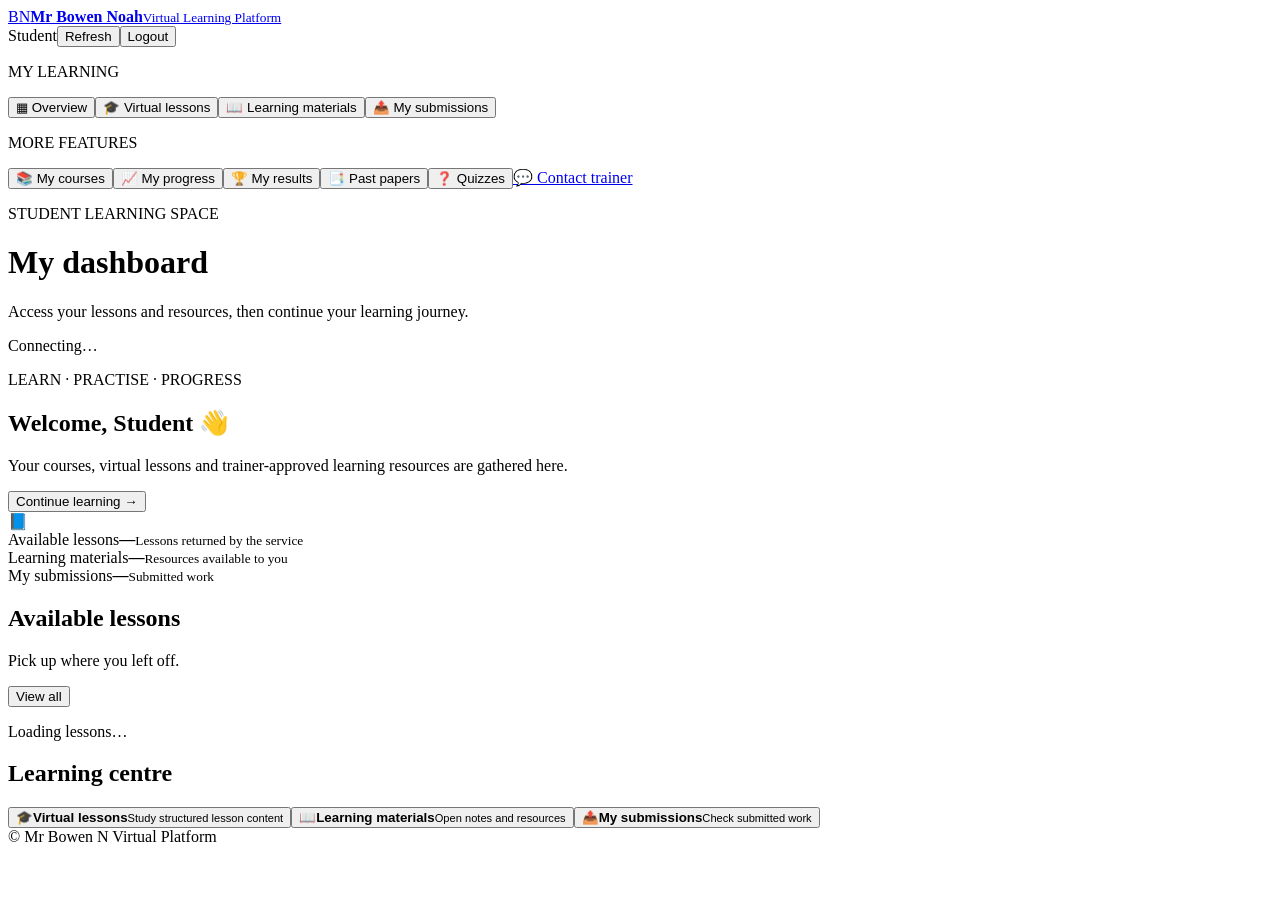
==== student-dashboard.html @ 2aa72c42 "Add files via upload" ====
<!doctype html><html lang="en"><head><meta charset="utf-8"><meta name="viewport" content="width=device-width,initial-scale=1"><meta name="theme-color" content="#123b6d"><title>Student Dashboard | Mr Bowen N</title><link rel="stylesheet" href="dashboard.css"></head><body data-role="student">
<header class="topbar"><a class="brand" href="index.html"><span class="brand-mark">BN</span><span><b>Mr Bowen Noah</b><small>Virtual Learning Platform</small></span></a><div class="top-actions"><span id="signed-in-user">Student</span><button class="btn btn-light" id="refresh-button">Refresh</button><button class="btn btn-danger" id="logout-button">Logout</button></div></header>
<div class="app-shell student-shell"><aside class="sidebar"><p class="nav-label">MY LEARNING</p><button class="nav-item active" data-view="overview">▦ Overview</button><button class="nav-item" data-view="lessons">🎓 Virtual lessons</button><button class="nav-item" data-view="materials">📖 Learning materials</button><button class="nav-item" data-view="submissions">📤 My submissions</button><p class="nav-label">MORE FEATURES</p><button class="nav-item feature" data-feature="courses">📚 My courses</button><button class="nav-item feature" data-feature="progress">📈 My progress</button><button class="nav-item feature" data-feature="results">🏆 My results</button><button class="nav-item feature" data-feature="past-papers">📑 Past papers</button><button class="nav-item feature" data-feature="quizzes">❓ Quizzes</button><a class="nav-item nav-link" href="https://wa.me/254704654775?text=Hello%20Mr.%20Bowen%2C%20I%20need%20assistance%20with%20my%20unit." target="_blank" rel="noopener">💬 Contact trainer</a></aside>
<main class="main-content"><div class="page-heading"><div><p class="eyebrow">STUDENT LEARNING SPACE</p><h1 id="page-title">My dashboard</h1><p class="muted">Access your lessons and resources, then continue your learning journey.</p></div><span class="status-pill" id="connection-status">Connecting…</span></div><div id="notice" class="notice" role="status" hidden></div>
<section id="view-overview" class="view"><div class="welcome-panel"><div><p class="eyebrow light">LEARN · PRACTISE · PROGRESS</p><h2>Welcome, <span id="welcome-name">Student</span> 👋</h2><p>Your courses, virtual lessons and trainer-approved learning resources are gathered here.</p><button class="btn btn-yellow" data-go="lessons">Continue learning →</button></div><div class="welcome-icon">📘</div></div><div class="stats-grid student-stats"><article class="stat-card"><span>Available lessons</span><strong id="stat-lessons">—</strong><small>Lessons returned by the service</small></article><article class="stat-card"><span>Learning materials</span><strong id="stat-materials">—</strong><small>Resources available to you</small></article><article class="stat-card"><span>My submissions</span><strong id="stat-submissions">—</strong><small>Submitted work</small></article></div><div class="content-grid"><section class="panel"><div class="panel-heading"><div><h2>Available lessons</h2><p class="muted">Pick up where you left off.</p></div><button class="btn btn-light" data-go="lessons">View all</button></div><div id="recent-lessons" class="list-area"><p class="empty">Loading lessons…</p></div></section><section class="panel"><h2>Learning centre</h2><button class="quick-action" data-go="lessons"><span>🎓</span><span><b>Virtual lessons</b><small>Study structured lesson content</small></span></button><button class="quick-action" data-go="materials"><span>📖</span><span><b>Learning materials</b><small>Open notes and resources</small></span></button><button class="quick-action" data-go="submissions"><span>📤</span><span><b>My submissions</b><small>Check submitted work</small></span></button></section></div></section>
<section id="view-lessons" class="view" hidden><section class="panel"><div class="panel-heading"><div><h2>Virtual lessons</h2><p class="muted">Lessons available from your current account.</p></div><button class="btn btn-light" data-reload="lessons">Reload</button></div><div id="lessons-list" class="list-area"><p class="empty">Loading…</p></div></section></section>
<section id="view-materials" class="view" hidden><section class="panel"><div class="panel-heading"><div><h2>Learning materials</h2><p class="muted">Open notes and resources shared by your trainer.</p></div><button class="btn btn-light" data-reload="materials">Reload</button></div><div id="materials-list" class="list-area"><p class="empty">Loading…</p></div></section></section>
<section id="view-submissions" class="view" hidden><section class="panel"><div class="panel-heading"><div><h2>My submissions</h2><p class="muted">Your current account's available submissions.</p></div><button class="btn btn-light" data-reload="submissions">Reload</button></div><div id="submissions-list" class="list-area"><p class="empty">Submission history is not yet connected to the student API.</p></div></section></section>
<section id="view-feature" class="view" hidden><section class="panel feature-panel"><div class="feature-symbol">🧩</div><h2 id="feature-title">Module restoration</h2><p id="feature-description">This original PHP module is recorded in the migration checklist.</p><p class="muted">This feature is not yet connected to the current Supabase API. It is marked as pending so the platform does not pretend to have data that has not been migrated.</p><button class="btn btn-primary" data-go="overview">Return to dashboard</button></section></section>
<footer>© <span id="year"></span> Mr Bowen N Virtual Platform</footer></main></div><script src="config.js"></script><script src="dashboard.js"></script></body></html>
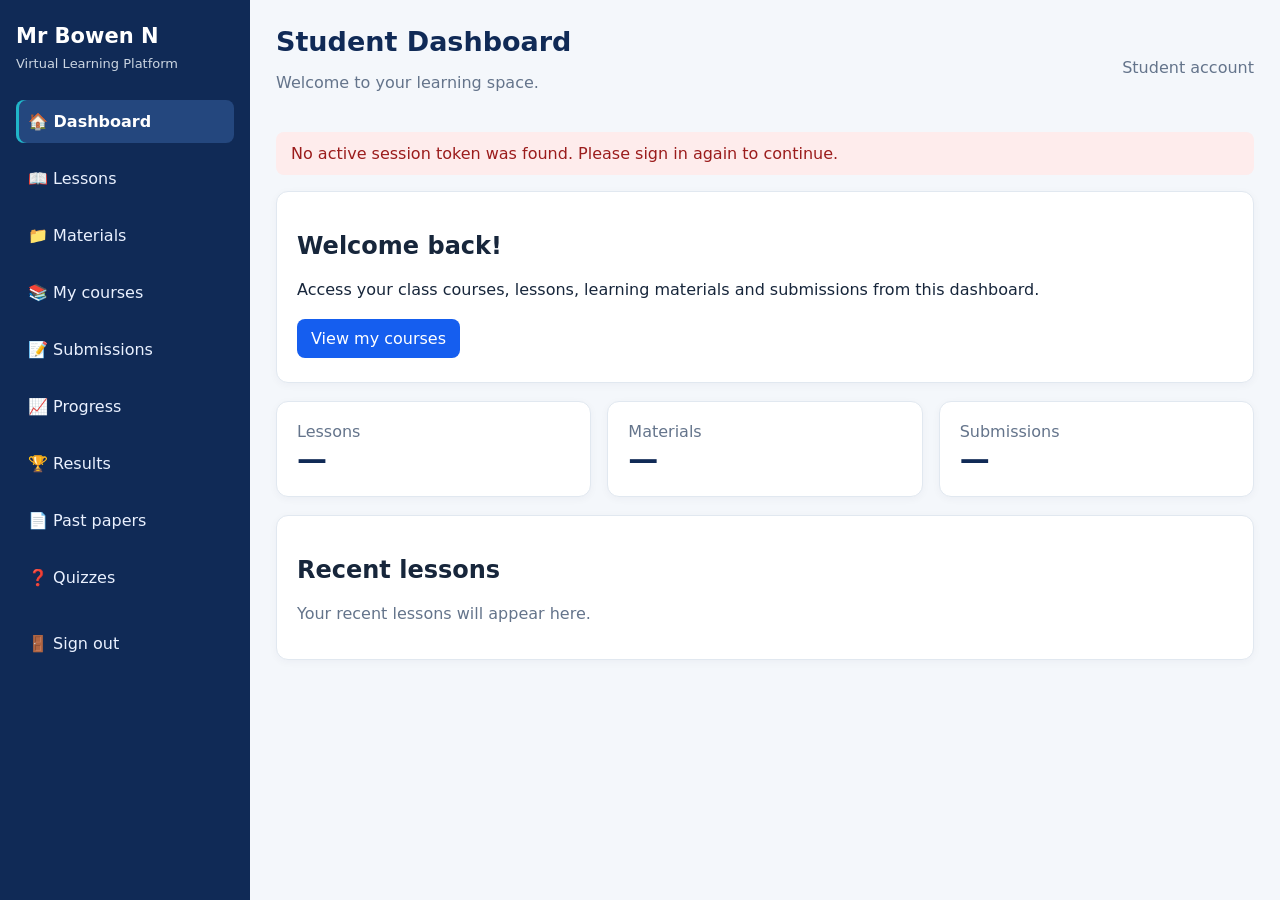
==== commit 36322aea: "Update student-dashboard.html" ====
--- a/student-dashboard.html
+++ b/student-dashboard.html
@@ -1,10 +1,366 @@
-<!doctype html><html lang="en"><head><meta charset="utf-8"><meta name="viewport" content="width=device-width,initial-scale=1"><meta name="theme-color" content="#123b6d"><title>Student Dashboard | Mr Bowen N</title><link rel="stylesheet" href="dashboard.css"></head><body data-role="student">
-<header class="topbar"><a class="brand" href="index.html"><span class="brand-mark">BN</span><span><b>Mr Bowen Noah</b><small>Virtual Learning Platform</small></span></a><div class="top-actions"><span id="signed-in-user">Student</span><button class="btn btn-light" id="refresh-button">Refresh</button><button class="btn btn-danger" id="logout-button">Logout</button></div></header>
-<div class="app-shell student-shell"><aside class="sidebar"><p class="nav-label">MY LEARNING</p><button class="nav-item active" data-view="overview">▦ Overview</button><button class="nav-item" data-view="lessons">🎓 Virtual lessons</button><button class="nav-item" data-view="materials">📖 Learning materials</button><button class="nav-item" data-view="submissions">📤 My submissions</button><p class="nav-label">MORE FEATURES</p><button class="nav-item feature" data-feature="courses">📚 My courses</button><button class="nav-item feature" data-feature="progress">📈 My progress</button><button class="nav-item feature" data-feature="results">🏆 My results</button><button class="nav-item feature" data-feature="past-papers">📑 Past papers</button><button class="nav-item feature" data-feature="quizzes">❓ Quizzes</button><a class="nav-item nav-link" href="https://wa.me/254704654775?text=Hello%20Mr.%20Bowen%2C%20I%20need%20assistance%20with%20my%20unit." target="_blank" rel="noopener">💬 Contact trainer</a></aside>
-<main class="main-content"><div class="page-heading"><div><p class="eyebrow">STUDENT LEARNING SPACE</p><h1 id="page-title">My dashboard</h1><p class="muted">Access your lessons and resources, then continue your learning journey.</p></div><span class="status-pill" id="connection-status">Connecting…</span></div><div id="notice" class="notice" role="status" hidden></div>
-<section id="view-overview" class="view"><div class="welcome-panel"><div><p class="eyebrow light">LEARN · PRACTISE · PROGRESS</p><h2>Welcome, <span id="welcome-name">Student</span> 👋</h2><p>Your courses, virtual lessons and trainer-approved learning resources are gathered here.</p><button class="btn btn-yellow" data-go="lessons">Continue learning →</button></div><div class="welcome-icon">📘</div></div><div class="stats-grid student-stats"><article class="stat-card"><span>Available lessons</span><strong id="stat-lessons">—</strong><small>Lessons returned by the service</small></article><article class="stat-card"><span>Learning materials</span><strong id="stat-materials">—</strong><small>Resources available to you</small></article><article class="stat-card"><span>My submissions</span><strong id="stat-submissions">—</strong><small>Submitted work</small></article></div><div class="content-grid"><section class="panel"><div class="panel-heading"><div><h2>Available lessons</h2><p class="muted">Pick up where you left off.</p></div><button class="btn btn-light" data-go="lessons">View all</button></div><div id="recent-lessons" class="list-area"><p class="empty">Loading lessons…</p></div></section><section class="panel"><h2>Learning centre</h2><button class="quick-action" data-go="lessons"><span>🎓</span><span><b>Virtual lessons</b><small>Study structured lesson content</small></span></button><button class="quick-action" data-go="materials"><span>📖</span><span><b>Learning materials</b><small>Open notes and resources</small></span></button><button class="quick-action" data-go="submissions"><span>📤</span><span><b>My submissions</b><small>Check submitted work</small></span></button></section></div></section>
-<section id="view-lessons" class="view" hidden><section class="panel"><div class="panel-heading"><div><h2>Virtual lessons</h2><p class="muted">Lessons available from your current account.</p></div><button class="btn btn-light" data-reload="lessons">Reload</button></div><div id="lessons-list" class="list-area"><p class="empty">Loading…</p></div></section></section>
-<section id="view-materials" class="view" hidden><section class="panel"><div class="panel-heading"><div><h2>Learning materials</h2><p class="muted">Open notes and resources shared by your trainer.</p></div><button class="btn btn-light" data-reload="materials">Reload</button></div><div id="materials-list" class="list-area"><p class="empty">Loading…</p></div></section></section>
-<section id="view-submissions" class="view" hidden><section class="panel"><div class="panel-heading"><div><h2>My submissions</h2><p class="muted">Your current account's available submissions.</p></div><button class="btn btn-light" data-reload="submissions">Reload</button></div><div id="submissions-list" class="list-area"><p class="empty">Submission history is not yet connected to the student API.</p></div></section></section>
-<section id="view-feature" class="view" hidden><section class="panel feature-panel"><div class="feature-symbol">🧩</div><h2 id="feature-title">Module restoration</h2><p id="feature-description">This original PHP module is recorded in the migration checklist.</p><p class="muted">This feature is not yet connected to the current Supabase API. It is marked as pending so the platform does not pretend to have data that has not been migrated.</p><button class="btn btn-primary" data-go="overview">Return to dashboard</button></section></section>
-<footer>© <span id="year"></span> Mr Bowen N Virtual Platform</footer></main></div><script src="config.js"></script><script src="dashboard.js"></script></body></html>
+
+<!DOCTYPE html>
+<html lang="en">
+<head>
+  <meta charset="UTF-8">
+  <meta name="viewport" content="width=device-width, initial-scale=1.0">
+  <meta name="theme-color" content="#102a56">
+  <title>Student Dashboard | Mr Bowen N Virtual Platform</title>
+  <link rel="stylesheet" href="styles.css">
+  <link rel="stylesheet" href="dashboard.css">
+  <style>
+    [hidden] { display: none !important; }
+
+    .student-layout {
+      display: flex;
+      min-height: 100vh;
+    }
+
+    .student-sidebar {
+      width: 250px;
+      flex-shrink: 0;
+      padding: 24px 16px;
+      background: #102a56;
+      color: white;
+    }
+
+    .student-brand {
+      margin: 0 0 8px;
+      font-size: 21px;
+      font-weight: 800;
+    }
+
+    .student-subtitle {
+      margin: 0 0 26px;
+      color: #cbd5e1;
+      font-size: 13px;
+    }
+
+    .student-nav {
+      display: grid;
+      gap: 8px;
+    }
+
+    .student-nav button {
+      width: 100%;
+      border: 0;
+      border-radius: 8px;
+      padding: 12px;
+      text-align: left;
+      color: #eaf1ff;
+      background: transparent;
+      cursor: pointer;
+      font: inherit;
+    }
+
+    .student-nav button:hover,
+    .student-nav button.active {
+      background: #24477e;
+      color: white;
+    }
+
+    .student-main {
+      min-width: 0;
+      flex: 1;
+      padding: 26px;
+      background: #f4f7fb;
+    }
+
+    .student-topbar {
+      display: flex;
+      align-items: center;
+      justify-content: space-between;
+      gap: 16px;
+      flex-wrap: wrap;
+      margin-bottom: 24px;
+    }
+
+    .student-topbar h1 {
+      margin: 0;
+      color: #102a56;
+      font-size: 27px;
+    }
+
+    .student-card {
+      margin-bottom: 18px;
+      padding: 20px;
+      border: 1px solid #e1e8f0;
+      border-radius: 12px;
+      background: white;
+      box-shadow: 0 2px 8px rgba(15, 35, 70, .04);
+    }
+
+    .student-grid {
+      display: grid;
+      grid-template-columns: repeat(auto-fit, minmax(180px, 1fr));
+      gap: 16px;
+    }
+
+    .student-stat {
+      color: #102a56;
+      font-size: 30px;
+      font-weight: 800;
+    }
+
+    .student-muted {
+      color: #64748b;
+    }
+
+    .student-button {
+      display: inline-block;
+      margin: 4px 4px 4px 0;
+      padding: 10px 14px;
+      border: 0;
+      border-radius: 8px;
+      background: #155eef;
+      color: white;
+      font: inherit;
+      text-decoration: none;
+      cursor: pointer;
+    }
+
+    .student-button.secondary {
+      background: #e8eef8;
+      color: #102a56;
+    }
+
+    .student-button:disabled {
+      opacity: .6;
+      cursor: wait;
+    }
+
+    .student-message {
+      margin-bottom: 16px;
+      padding: 12px 15px;
+      border-radius: 8px;
+      background: #eaf2ff;
+      color: #173c73;
+    }
+
+    .student-message.error {
+      background: #feecec;
+      color: #9b1c1c;
+    }
+
+    .student-course {
+      margin: 16px 0;
+      padding: 18px;
+      border: 1px solid #e1e8f0;
+      border-radius: 10px;
+      background: white;
+    }
+
+    .student-course h3 {
+      margin-top: 0;
+      color: #102a56;
+    }
+
+    .student-material {
+      display: flex;
+      align-items: center;
+      justify-content: space-between;
+      gap: 12px;
+      flex-wrap: wrap;
+      padding: 12px 0;
+      border-top: 1px solid #edf0f5;
+    }
+
+    @media (max-width: 760px) {
+      .student-layout { display: block; }
+
+      .student-sidebar {
+        width: auto;
+        padding: 16px;
+      }
+
+      .student-nav {
+        grid-template-columns: repeat(2, minmax(0, 1fr));
+      }
+
+      .student-main { padding: 16px; }
+    }
+  </style>
+</head>
+
+<body data-role="student">
+  <div class="student-layout">
+    <aside class="student-sidebar">
+      <div class="student-brand">Mr Bowen N</div>
+      <p class="student-subtitle">Virtual Learning Platform</p>
+
+      <nav class="student-nav" aria-label="Student navigation">
+        <button type="button" class="nav-item active" data-view="overview">
+          🏠 Dashboard
+        </button>
+        <button type="button" class="nav-item" data-view="lessons">
+          📖 Lessons
+        </button>
+        <button type="button" class="nav-item" data-view="materials">
+          📁 Materials
+        </button>
+        <button type="button" class="nav-item" data-feature="courses">
+          📚 My courses
+        </button>
+        <button type="button" class="nav-item" data-view="submissions">
+          📝 Submissions
+        </button>
+        <button type="button" class="nav-item" data-feature="progress">
+          📈 Progress
+        </button>
+        <button type="button" class="nav-item" data-feature="results">
+          🏆 Results
+        </button>
+        <button type="button" class="nav-item" data-feature="past-papers">
+          📄 Past papers
+        </button>
+        <button type="button" class="nav-item" data-feature="quizzes">
+          ❓ Quizzes
+        </button>
+        <button type="button" id="student-logout">
+          🚪 Sign out
+        </button>
+      </nav>
+    </aside>
+
+    <main class="student-main">
+      <header class="student-topbar">
+        <div>
+          <h1 id="page-title">Student Dashboard</h1>
+          <p class="student-muted">Welcome to your learning space.</p>
+        </div>
+        <div id="student-account" class="student-muted">Student account</div>
+      </header>
+
+      <div id="notice" class="student-message" role="status" hidden></div>
+
+      <section id="view-overview" class="view">
+        <div class="student-card">
+          <h2>Welcome back!</h2>
+          <p>
+            Access your class courses, lessons, learning materials and
+            submissions from this dashboard.
+          </p>
+          <button type="button" class="student-button" data-feature="courses">
+            View my courses
+          </button>
+        </div>
+
+        <div class="student-grid">
+          <article class="student-card">
+            <div class="student-muted">Lessons</div>
+            <div id="stat-lessons" class="student-stat">—</div>
+          </article>
+          <article class="student-card">
+            <div class="student-muted">Materials</div>
+            <div id="stat-materials" class="student-stat">—</div>
+          </article>
+          <article class="student-card">
+            <div class="student-muted">Submissions</div>
+            <div id="stat-submissions" class="student-stat">—</div>
+          </article>
+        </div>
+
+        <div class="student-card">
+          <h2>Recent lessons</h2>
+          <div id="recent-lessons">
+            <p class="student-muted">Your recent lessons will appear here.</p>
+          </div>
+        </div>
+      </section>
+
+      <section id="view-lessons" class="view" hidden>
+        <div class="student-card">
+          <h2>My lessons</h2>
+          <div id="lessons-list">
+            <p class="student-muted">Loading lessons…</p>
+          </div>
+        </div>
+      </section>
+
+      <section id="view-materials" class="view" hidden>
+        <div class="student-card">
+          <h2>Learning materials</h2>
+          <div id="materials-list">
+            <p class="student-muted">Loading materials…</p>
+          </div>
+        </div>
+      </section>
+
+      <section id="view-submissions" class="view" hidden>
+        <div class="student-card">
+          <h2>My submissions</h2>
+          <div id="submissions-list">
+            <p class="student-muted">Your submissions will appear here.</p>
+          </div>
+        </div>
+      </section>
+
+      <section id="view-feature" class="view" hidden>
+        <div class="student-card feature-panel">
+          <div class="feature-symbol">📚</div>
+          <h2>My courses</h2>
+          <p class="student-muted">
+            Your assigned courses and materials will appear here.
+          </p>
+        </div>
+      </section>
+    </main>
+  </div>
+
+  <script src="config.js"></script>
+  <script src="dashboard.js"></script>
+  <script src="student-courses.js"></script>
+
+  <script>
+    (() => {
+      const $ = (id) => document.getElementById(id);
+
+      function switchView(name, title) {
+        document.querySelectorAll(".view").forEach((view) => {
+          view.hidden = view.id !== "view-" + name;
+        });
+
+        document.querySelectorAll(".nav-item").forEach((button) => {
+          button.classList.toggle(
+            "active",
+            button.dataset.view === name
+          );
+        });
+
+        if ($("page-title")) {
+          $("page-title").textContent = title || "Student Dashboard";
+        }
+      }
+
+      document.querySelectorAll("[data-view]").forEach((button) => {
+        button.addEventListener("click", () => {
+          switchView(button.dataset.view, button.textContent.trim());
+        });
+      });
+
+      document.querySelectorAll('[data-feature="courses"]').forEach((button) => {
+        button.addEventListener("click", () => {
+          switchView("feature", "My courses");
+        });
+      });
+
+      $("student-logout")?.addEventListener("click", () => {
+        sessionStorage.removeItem("virtual_platform_token");
+        sessionStorage.removeItem("virtual_platform_user");
+        window.location.href = "index.html";
+      });
+
+      try {
+        const savedUser = sessionStorage.getItem("virtual_platform_user");
+        if (savedUser && $("student-account")) {
+          const user = JSON.parse(savedUser);
+          $("student-account").textContent =
+            user.full_name || user.name || user.username || "Student account";
+        }
+      } catch (_) {
+        // Leave the default account label if session data is unavailable.
+      }
+    })();
+  </script>
+</body>
+</html>
--- a/styles.css
+++ b/styles.css
@@ -0,0 +1 @@
+:root{font-family:Inter,ui-sans-serif,system-ui,-apple-system,BlinkMacSystemFont,"Segoe UI",sans-serif;color:#14243a;background:#f3f7fc;font-synthesis:none}*{box-sizing:border-box}body{margin:0;min-height:100vh;background:radial-gradient(circle at 15% 20%,#dceeff 0,transparent 35%),linear-gradient(135deg,#f6f9fd,#eaf2fb)}.topbar{display:flex;align-items:center;gap:12px;padding:22px max(24px,calc((100% - 1120px)/2));background:#102c52;color:white}.brand-mark{width:44px;height:44px;border-radius:12px;background:#21b8d4;display:grid;place-items:center;font-weight:900;color:#082444}.topbar strong,.topbar span{display:block}.topbar span{font-size:12px;color:#c8d9ee;margin-top:3px}.layout{max-width:1120px;margin:54px auto;padding:0 24px;display:grid;grid-template-columns:1.15fr .85fr;gap:70px;align-items:center}.intro h1{font-size:clamp(38px,5vw,58px);line-height:1.06;letter-spacing:-.04em;margin:14px 0 18px;color:#102c52}.intro>p:not(.eyebrow){font-size:18px;line-height:1.7;color:#50637c;max-width:540px}.eyebrow{font-size:12px;letter-spacing:.17em;font-weight:800;color:#0087a8}.feature-list{display:grid;gap:14px;margin-top:30px;color:#274866}.login-card{background:#fff;border:1px solid #e0e8f2;border-radius:22px;padding:32px;box-shadow:0 20px 55px #143b6414}.login-card h2{font-size:27px;margin:0 0 8px;color:#102c52}.muted,.small-note{color:#6a7b90;font-size:14px;line-height:1.5}.login-card form{display:grid;gap:10px;margin-top:24px}.login-card label{font-size:13px;font-weight:700;margin-top:7px}.login-card input,.login-card select{width:100%;border:1px solid #d4dfeb;border-radius:10px;padding:13px 12px;background:#fff;color:#14243a;font:inherit;min-height:46px}.login-card input:focus,.login-card select:focus{outline:3px solid #21b8d433;border-color:#138aa8}button{margin-top:12px;border:0;border-radius:10px;padding:14px;background:#126d99;color:white;font:inherit;font-weight:750;cursor:pointer}button:disabled{opacity:.65;cursor:wait}.status{min-height:20px;font-size:14px;line-height:1.45;color:#a22b2b}.status.success{color:#18744a}.small-note{font-size:12px;margin-top:16px}footer{text-align:center;color:#6a7b90;padding:18px 24px 28px;font-size:12px}@media(max-width:800px){.layout{grid-template-columns:1fr;gap:28px;margin:32px auto}.intro h1{font-size:42px}.login-card{padding:24px}}
--- a/dashboard.css
+++ b/dashboard.css
@@ -0,0 +1 @@
+:root{font-family:Inter,ui-sans-serif,system-ui,-apple-system,BlinkMacSystemFont,"Segoe UI",sans-serif;color:#17263b;background:#f3f6fb;font-synthesis:none;--navy:#123b6d;--blue:#176fa5;--teal:#1bb3c7;--muted:#6b7b90;--border:#e3eaf3}*{box-sizing:border-box}body{margin:0;min-height:100vh;background:#f3f6fb}.topbar{height:76px;display:flex;align-items:center;justify-content:space-between;gap:18px;padding:0 28px;background:#123b6d;color:#fff;box-shadow:0 3px 14px #0d2c4d20}.brand{display:flex;gap:12px;align-items:center;text-decoration:none;color:inherit}.brand-mark{display:grid;place-items:center;width:44px;height:44px;border-radius:13px;background:#20bfd0;color:#08375c;font-weight:900;font-size:18px}.brand b,.brand small{display:block}.brand small{font-size:12px;color:#c6d8eb;margin-top:4px}.top-actions{display:flex;align-items:center;gap:10px;font-size:13px}.btn{border:0;border-radius:9px;padding:10px 14px;font:inherit;font-size:13px;font-weight:750;cursor:pointer;transition:.15s}.btn:hover{filter:brightness(.97);transform:translateY(-1px)}.btn-primary{background:#176fa5;color:#fff}.btn-light{background:#edf4fb;color:#173e64}.btn-danger{background:#c73b48;color:#fff}.btn-yellow{background:#ffdf78;color:#1b3554;margin-top:12px}.app-shell{display:grid;grid-template-columns:245px minmax(0,1fr);max-width:1600px;margin:0 auto;min-height:calc(100vh - 76px)}.sidebar{background:#fff;border-right:1px solid var(--border);padding:24px 14px}.nav-label{margin:8px 12px 10px;font-size:10px;font-weight:850;letter-spacing:.13em;color:#8b9bb0}.nav-item{display:flex;align-items:center;width:100%;border:0;background:transparent;text-align:left;text-decoration:none;color:#435770;border-radius:9px;padding:12px 13px;margin:3px 0;font:inherit;font-size:13px;cursor:pointer;gap:8px}.nav-item:hover{background:#f1f6fb;color:#174a78}.nav-item.active{background:#e5f4fb;color:#075f91;font-weight:800;box-shadow:inset 3px 0 #20b5c8}.nav-link{display:block}.main-content{padding:28px clamp(16px,3vw,42px) 20px;min-width:0}.page-heading{display:flex;justify-content:space-between;align-items:center;gap:18px;margin-bottom:22px}.eyebrow{margin:0 0 7px;color:#1685a4;font-size:10px;font-weight:900;letter-spacing:.16em}.eyebrow.light{color:#aeeaf1}.page-heading h1{margin:0;font-size:clamp(24px,3vw,32px);letter-spacing:-.035em;color:#173b61}.muted{color:var(--muted);font-size:13px;line-height:1.55}.page-heading .muted{margin:7px 0 0}.status-pill{white-space:nowrap;background:#eaf7ee;color:#24784a;border:1px solid #ccebd6;border-radius:30px;padding:7px 10px;font-size:11px;font-weight:800}.status-pill.offline{background:#fff4e8;color:#9b5a14;border-color:#f1dfc7}.welcome-panel{display:flex;justify-content:space-between;align-items:center;gap:20px;padding:26px 30px;border-radius:16px;background:radial-gradient(circle at 88% 5%,#2479ac,transparent 35%),linear-gradient(120deg,#0d315b,#15558b);color:#fff;box-shadow:0 12px 30px #1748751a}.welcome-panel h2{font-size:clamp(23px,3vw,31px);margin:0 0 10px}.welcome-panel p:not(.eyebrow){color:#dceafa;max-width:720px;font-size:14px;line-height:1.65;margin:0}.welcome-icon{font-size:55px;opacity:.95;padding:12px}.stats-grid{display:grid;grid-template-columns:repeat(4,minmax(0,1fr));gap:15px;margin:20px 0}.student-stats{grid-template-columns:repeat(3,minmax(0,1fr))}.stat-card{background:#fff;border:1px solid var(--border);border-radius:13px;padding:19px;box-shadow:0 5px 18px #123b6d08}.stat-card span,.stat-card small{display:block;color:#718198;font-size:12px}.stat-card strong{display:block;color:#123b6d;font-size:30px;margin:9px 0 5px}.stat-card small{font-size:11px}.content-grid{display:grid;grid-template-columns:minmax(0,1.35fr) minmax(280px,.8fr);gap:18px;align-items:start}.panel{background:#fff;border:1px solid var(--border);border-radius:14px;padding:22px;box-shadow:0 5px 18px #123b6d08;min-width:0}.panel h2{font-size:18px;margin:0 0 12px;color:#163d65}.panel-heading{display:flex;justify-content:space-between;align-items:center;gap:12px;margin-bottom:16px}.panel-heading h2{margin:0 0 4px}.panel-heading p{margin:0}.quick-panel{padding:22px}.quick-panel h2{margin-bottom:14px}.quick-action{display:flex;align-items:center;gap:13px;width:100%;padding:13px 10px;border:0;border-top:1px solid #edf1f6;background:#fff;text-align:left;cursor:pointer;color:#1e3d5e}.quick-action>span:first-child{display:grid;place-items:center;width:37px;height:37px;flex-shrink:0;border-radius:10px;background:#eaf5fb;color:#176fa5;font-size:19px}.quick-action b,.quick-action small{display:block}.quick-action b{font-size:13px}.quick-action small{font-size:11px;color:#718198;margin-top:4px}.quick-action:hover{background:#f8fbfe}.list-area{display:grid;gap:10px}.item-row{display:flex;justify-content:space-between;align-items:flex-start;gap:14px;padding:14px;border:1px solid #e9eef5;border-radius:10px}.item-row h3{font-size:14px;margin:0 0 5px;color:#173b61}.item-row p{font-size:12px;color:#6b7b90;margin:0;line-height:1.55;overflow-wrap:anywhere}.item-meta{font-size:11px;color:#75879d;white-space:nowrap}.empty{color:#77879b;font-size:13px;padding:14px 0}.stack-form{display:grid;gap:14px}.stack-form label{display:grid;gap:7px;color:#3b5068;font-size:12px;font-weight:750}.stack-form input,.stack-form textarea{width:100%;border:1px solid #d6e0ec;border-radius:9px;padding:11px 12px;font:inherit;font-size:13px;color:#17263b;background:#fff}.stack-form input:focus,.stack-form textarea:focus{outline:3px solid #20b5c825;border-color:#20a8be}.check-line{display:flex!important;align-items:center;grid-template-columns:auto 1fr}.check-line input{width:auto}.notice{padding:12px 15px;border-radius:10px;margin:0 0 18px;background:#eaf7ee;color:#216d43;border:1px solid #cde9d5;font-size:13px}.notice.error{background:#fff0f0;color:#9b2d35;border-color:#f1c9cc}.feature-panel{text-align:center;padding:50px 22px;max-width:780px;margin:0 auto}.feature-symbol{font-size:44px;margin-bottom:14px}.feature-panel p{max-width:650px;margin:12px auto;line-height:1.7}.feature-panel .btn{margin-top:12px}footer{text-align:center;color:#91a0b2;font-size:11px;padding:30px 8px 8px}[hidden]{display:none!important}@media(max-width:1050px){.app-shell{grid-template-columns:210px minmax(0,1fr)}.stats-grid{grid-template-columns:repeat(2,minmax(0,1fr))}.content-grid{grid-template-columns:1fr}.sidebar{padding:20px 10px}}@media(max-width:650px){.topbar{height:auto;min-height:70px;padding:12px 14px;flex-wrap:wrap}.top-actions{gap:6px}.top-actions #signed-in-user{display:none}.app-shell{display:block}.sidebar{display:flex;gap:5px;overflow-x:auto;padding:9px;border-right:0;border-bottom:1px solid var(--border)}.sidebar .nav-label{display:none}.nav-item{width:auto;white-space:nowrap;margin:0;padding:10px;font-size:12px}.main-content{padding:20px 13px}.page-heading{align-items:flex-start}.status-pill{font-size:10px}.welcome-panel{padding:21px}.welcome-icon{display:none}.stats-grid,.student-stats{grid-template-columns:repeat(2,minmax(0,1fr));gap:10px}.stat-card{padding:14px}.stat-card strong{font-size:25px}.panel{padding:16px}.panel-heading{align-items:flex-start;flex-wrap:wrap}.item-row{display:block}.item-meta{display:block;margin-top:7px}}
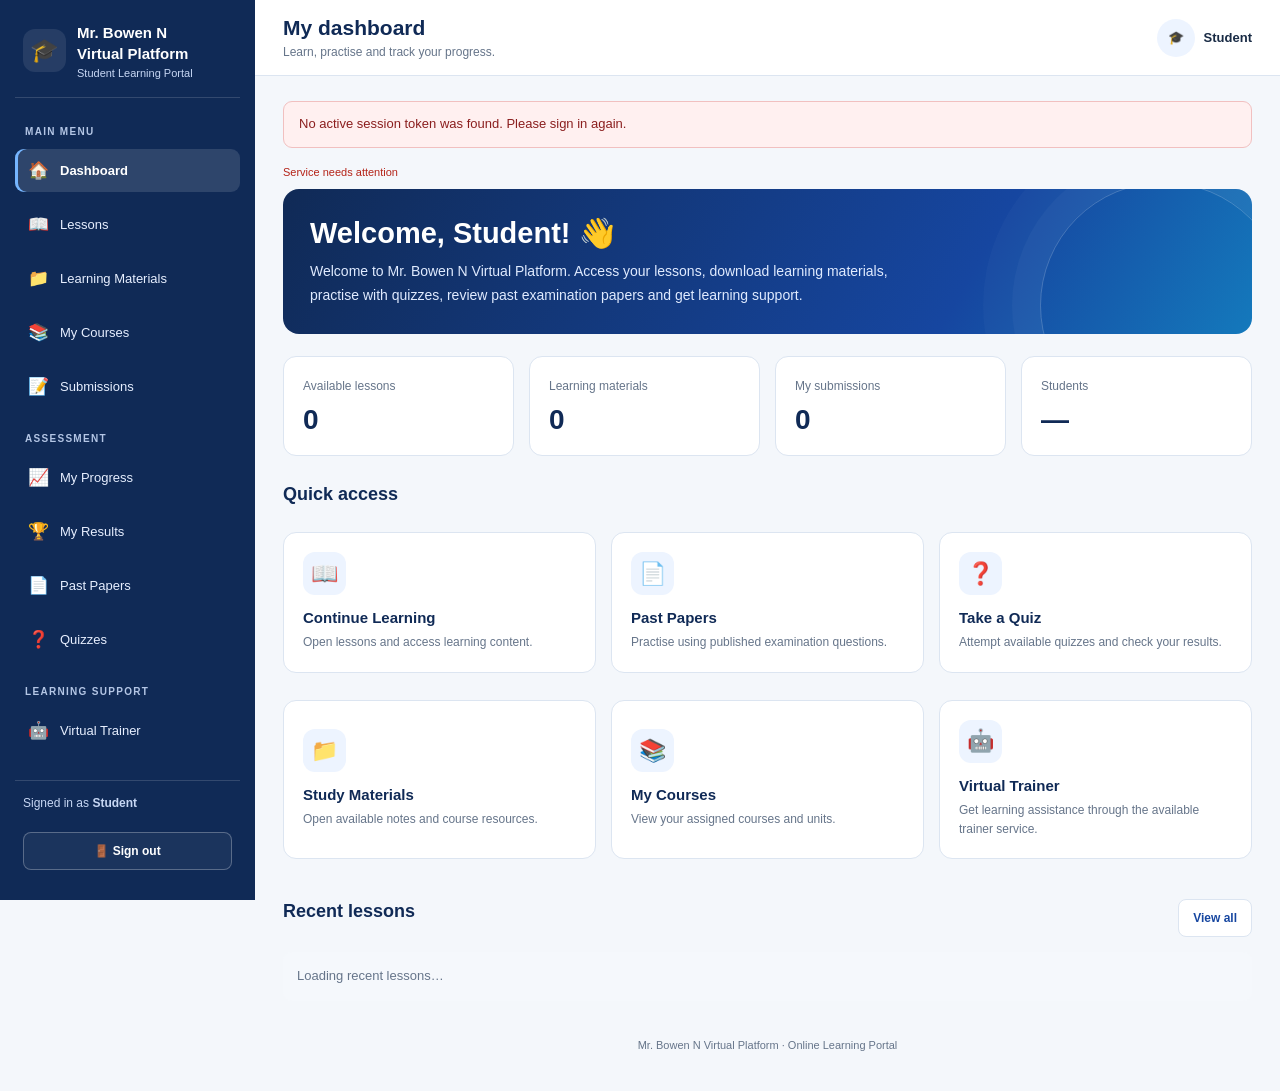
==== commit a1ecefdb: "Update student-dashboard.html" ====
--- a/student-dashboard.html
+++ b/student-dashboard.html
@@ -5,362 +5,883 @@
   <meta charset="UTF-8">
   <meta name="viewport" content="width=device-width, initial-scale=1.0">
   <meta name="theme-color" content="#102a56">
-  <title>Student Dashboard | Mr Bowen N Virtual Platform</title>
+  <title>Student Dashboard | Mr. Bowen N Virtual Platform</title>
+
   <link rel="stylesheet" href="styles.css">
   <link rel="stylesheet" href="dashboard.css">
+
   <style>
-    [hidden] { display: none !important; }
-
-    .student-layout {
+    :root {
+      --student-primary: #1646a0;
+      --student-dark: #102a56;
+      --student-light: #edf4ff;
+      --student-border: #dce5f1;
+      --student-text: #192b45;
+      --student-muted: #66758a;
+      --student-surface: #ffffff;
+      --student-background: #f4f7fb;
+    }
+
+    * {
+      box-sizing: border-box;
+    }
+
+    body {
+      margin: 0;
+      background: var(--student-background);
+      color: var(--student-text);
+      font-family: Arial, Helvetica, sans-serif;
+    }
+
+    button,
+    input,
+    textarea,
+    select {
+      font: inherit;
+    }
+
+    button {
+      cursor: pointer;
+    }
+
+    [hidden] {
+      display: none !important;
+    }
+
+    .student-app {
+      display: grid;
+      grid-template-columns: 255px minmax(0, 1fr);
+      min-height: 100vh;
+    }
+
+    .student-sidebar {
+      position: sticky;
+      top: 0;
+      height: 100vh;
+      overflow-y: auto;
+      padding: 22px 15px;
+      background: var(--student-dark);
+      color: white;
+    }
+
+    .student-brand {
       display: flex;
-      min-height: 100vh;
-    }
-
-    .student-sidebar {
-      width: 250px;
-      flex-shrink: 0;
-      padding: 24px 16px;
-      background: #102a56;
-      color: white;
-    }
-
-    .student-brand {
-      margin: 0 0 8px;
-      font-size: 21px;
-      font-weight: 800;
-    }
-
-    .student-subtitle {
-      margin: 0 0 26px;
-      color: #cbd5e1;
-      font-size: 13px;
+      align-items: center;
+      gap: 11px;
+      margin-bottom: 28px;
+      padding: 0 8px 18px;
+      border-bottom: 1px solid #ffffff25;
+    }
+
+    .student-brand-icon {
+      display: grid;
+      place-items: center;
+      flex: 0 0 43px;
+      height: 43px;
+      border-radius: 12px;
+      background: #ffffff17;
+      font-size: 23px;
+    }
+
+    .student-brand h1 {
+      margin: 0;
+      font-size: 15px;
+      line-height: 1.4;
+    }
+
+    .student-brand p {
+      margin: 3px 0 0;
+      color: #c7d7f4;
+      font-size: 11px;
+    }
+
+    .student-nav-label {
+      margin: 22px 10px 9px;
+      color: #b4c6e5;
+      font-size: 10px;
+      font-weight: bold;
+      letter-spacing: 1.3px;
+      text-transform: uppercase;
     }
 
     .student-nav {
       display: grid;
-      gap: 8px;
-    }
-
-    .student-nav button {
+      gap: 5px;
+    }
+
+    .student-nav .nav-item {
+      display: flex;
+      align-items: center;
+      gap: 11px;
       width: 100%;
+      min-height: 43px;
+      padding: 11px 12px;
       border: 0;
-      border-radius: 8px;
-      padding: 12px;
+      border-radius: 9px;
+      background: transparent;
+      color: #e7efff;
       text-align: left;
-      color: #eaf1ff;
-      background: transparent;
-      cursor: pointer;
-      font: inherit;
-    }
-
-    .student-nav button:hover,
-    .student-nav button.active {
-      background: #24477e;
+      font-size: 13px;
+      transition: background .15s ease;
+    }
+
+    .student-nav .nav-item:hover {
+      background: #ffffff12;
+    }
+
+    .student-nav .nav-item.active {
+      background: #ffffff20;
       color: white;
+      font-weight: bold;
+      box-shadow: inset 3px 0 #75b5ff;
+    }
+
+    .student-nav .nav-item .nav-icon {
+      width: 22px;
+      text-align: center;
+      font-size: 17px;
+    }
+
+    .student-sidebar-footer {
+      margin-top: 25px;
+      padding: 15px 8px 0;
+      border-top: 1px solid #ffffff25;
+    }
+
+    .student-sidebar-footer p {
+      margin: 0 0 10px;
+      color: #c7d7f4;
+      font-size: 12px;
     }
 
     .student-main {
       min-width: 0;
-      flex: 1;
-      padding: 26px;
-      background: #f4f7fb;
     }
 
     .student-topbar {
+      position: sticky;
+      top: 0;
+      z-index: 10;
       display: flex;
       align-items: center;
       justify-content: space-between;
-      gap: 16px;
+      gap: 15px;
+      min-height: 76px;
+      padding: 15px 28px;
+      border-bottom: 1px solid var(--student-border);
+      background: #ffffffed;
+      backdrop-filter: blur(10px);
+    }
+
+    .student-topbar h2 {
+      margin: 0;
+      color: var(--student-dark);
+      font-size: 21px;
+    }
+
+    .student-topbar p {
+      margin: 5px 0 0;
+      color: var(--student-muted);
+      font-size: 12px;
+    }
+
+    .student-topbar-right {
+      display: flex;
+      align-items: center;
+      gap: 12px;
+    }
+
+    .student-user {
+      display: flex;
+      align-items: center;
+      gap: 9px;
+      font-size: 13px;
+      font-weight: bold;
+    }
+
+    .student-avatar {
+      display: grid;
+      place-items: center;
+      width: 38px;
+      height: 38px;
+      border-radius: 50%;
+      background: var(--student-light);
+      color: var(--student-primary);
+      font-weight: bold;
+    }
+
+    .student-content {
+      width: 100%;
+      max-width: 1500px;
+      margin: 0 auto;
+      padding: 25px 28px 40px;
+    }
+
+    .student-hero {
+      position: relative;
+      overflow: hidden;
+      padding: 27px;
+      border-radius: 16px;
+      background: linear-gradient(120deg, #102a56, #1646a0 70%, #1479bc);
+      color: white;
+    }
+
+    .student-hero::after {
+      position: absolute;
+      right: -35px;
+      bottom: -95px;
+      width: 245px;
+      height: 245px;
+      border: 1px solid #ffffff35;
+      border-radius: 50%;
+      content: "";
+      box-shadow: 0 0 0 28px #ffffff08, 0 0 0 57px #ffffff06;
+    }
+
+    .student-hero h3 {
+      position: relative;
+      z-index: 1;
+      margin: 0 0 10px;
+      font-size: clamp(21px, 3vw, 29px);
+    }
+
+    .student-hero p {
+      position: relative;
+      z-index: 1;
+      max-width: 600px;
+      margin: 0;
+      color: #e0ebff;
+      font-size: 14px;
+      line-height: 1.7;
+    }
+
+    .student-stats {
+      display: grid;
+      grid-template-columns: repeat(4, minmax(0, 1fr));
+      gap: 15px;
+      margin: 22px 0;
+    }
+
+    .student-stat {
+      padding: 19px;
+      border: 1px solid var(--student-border);
+      border-radius: 13px;
+      background: var(--student-surface);
+    }
+
+    .student-stat-label {
+      color: var(--student-muted);
+      font-size: 12px;
+    }
+
+    .student-stat-value {
+      display: block;
+      margin-top: 10px;
+      color: var(--student-dark);
+      font-size: 28px;
+      font-weight: bold;
+    }
+
+    .student-section-heading {
+      display: flex;
+      align-items: center;
+      justify-content: space-between;
+      gap: 12px;
+      margin: 28px 0 15px;
+    }
+
+    .student-section-heading h3 {
+      margin: 0;
+      color: var(--student-dark);
+      font-size: 18px;
+    }
+
+    .student-quick-grid {
+      display: grid;
+      grid-template-columns: repeat(3, minmax(0, 1fr));
+      gap: 15px;
+    }
+
+    .student-quick-card {
+      display: block;
+      width: 100%;
+      padding: 19px;
+      border: 1px solid var(--student-border);
+      border-radius: 13px;
+      background: white;
+      color: var(--student-text);
+      text-align: left;
+      transition: transform .15s ease, box-shadow .15s ease;
+    }
+
+    .student-quick-card:hover {
+      transform: translateY(-2px);
+      box-shadow: 0 8px 22px #102a5610;
+    }
+
+    .student-quick-icon {
+      display: grid;
+      place-items: center;
+      width: 43px;
+      height: 43px;
+      margin-bottom: 14px;
+      border-radius: 12px;
+      background: var(--student-light);
+      font-size: 22px;
+    }
+
+    .student-quick-card h4 {
+      margin: 0 0 7px;
+      color: var(--student-dark);
+      font-size: 15px;
+    }
+
+    .student-quick-card p {
+      margin: 0;
+      color: var(--student-muted);
+      font-size: 12px;
+      line-height: 1.6;
+    }
+
+    .student-card {
+      padding: 22px;
+      border: 1px solid var(--student-border);
+      border-radius: 13px;
+      background: white;
+    }
+
+    .student-card h2 {
+      margin-top: 0;
+      color: var(--student-dark);
+    }
+
+    .student-muted,
+    .muted {
+      color: var(--student-muted);
+      line-height: 1.6;
+    }
+
+    .empty {
+      padding: 14px;
+      border-radius: 9px;
+      background: #f5f8fc;
+      color: var(--student-muted);
+      line-height: 1.6;
+    }
+
+    .item-row {
+      display: flex;
+      align-items: center;
+      justify-content: space-between;
+      gap: 15px;
+      margin: 12px 0;
+      padding: 16px;
+      border: 1px solid var(--student-border);
+      border-radius: 10px;
+      background: white;
+    }
+
+    .item-row h3 {
+      margin: 0 0 7px;
+      font-size: 15px;
+    }
+
+    .item-row p {
+      margin: 0;
+      color: var(--student-muted);
+      font-size: 13px;
+      line-height: 1.6;
+      overflow-wrap: anywhere;
+    }
+
+    .item-meta {
+      display: flex;
       flex-wrap: wrap;
-      margin-bottom: 24px;
-    }
-
-    .student-topbar h1 {
-      margin: 0;
-      color: #102a56;
-      font-size: 27px;
-    }
-
-    .student-card {
-      margin-bottom: 18px;
-      padding: 20px;
-      border: 1px solid #e1e8f0;
+      align-items: center;
+      gap: 8px;
+      color: var(--student-muted);
+      font-size: 12px;
+    }
+
+    .panel {
+      margin: 15px 0;
+      padding: 18px;
+      border: 1px solid var(--student-border);
       border-radius: 12px;
       background: white;
-      box-shadow: 0 2px 8px rgba(15, 35, 70, .04);
-    }
-
-    .student-grid {
+    }
+
+    .panel h3 {
+      color: var(--student-dark);
+    }
+
+    .panel-heading {
+      display: flex;
+      align-items: center;
+      justify-content: space-between;
+      gap: 10px;
+    }
+
+    .stack-form {
       display: grid;
-      grid-template-columns: repeat(auto-fit, minmax(180px, 1fr));
-      gap: 16px;
-    }
-
-    .student-stat {
-      color: #102a56;
-      font-size: 30px;
-      font-weight: 800;
-    }
-
-    .student-muted {
-      color: #64748b;
-    }
-
-    .student-button {
-      display: inline-block;
-      margin: 4px 4px 4px 0;
-      padding: 10px 14px;
-      border: 0;
+      gap: 14px;
+    }
+
+    .stack-form label,
+    #take-quiz-form label {
+      display: grid;
+      gap: 7px;
+      color: var(--student-text);
+      font-size: 13px;
+      font-weight: 600;
+    }
+
+    .stack-form input,
+    .stack-form textarea,
+    .stack-form select,
+    #take-quiz-form textarea {
+      width: 100%;
+      padding: 11px 12px;
+      border: 1px solid #cbd6e5;
       border-radius: 8px;
-      background: #155eef;
+      background: white;
+      color: var(--student-text);
+    }
+
+    #take-quiz-form input[type="radio"] {
+      width: auto;
+    }
+
+    .btn {
+      display: inline-flex;
+      align-items: center;
+      justify-content: center;
+      gap: 7px;
+      min-height: 38px;
+      padding: 9px 14px;
+      border: 1px solid transparent;
+      border-radius: 8px;
+      font-size: 12px;
+      font-weight: bold;
+      text-decoration: none;
+    }
+
+    .btn:disabled {
+      opacity: .6;
+      cursor: not-allowed;
+    }
+
+    .btn-primary {
+      background: var(--student-primary);
       color: white;
-      font: inherit;
-      text-decoration: none;
-      cursor: pointer;
-    }
-
-    .student-button.secondary {
-      background: #e8eef8;
-      color: #102a56;
-    }
-
-    .student-button:disabled {
-      opacity: .6;
-      cursor: wait;
-    }
-
-    .student-message {
-      margin-bottom: 16px;
+    }
+
+    .btn-primary:hover {
+      background: #10387e;
+    }
+
+    .btn-light {
+      border-color: var(--student-border);
+      background: white;
+      color: var(--student-primary);
+    }
+
+    .btn-light:hover {
+      background: var(--student-light);
+    }
+
+    .btn-logout {
+      width: 100%;
+      border: 1px solid #ffffff45;
+      background: #ffffff0c;
+      color: white;
+    }
+
+    #notice {
+      margin-bottom: 18px;
       padding: 12px 15px;
-      border-radius: 8px;
-      background: #eaf2ff;
-      color: #173c73;
-    }
-
-    .student-message.error {
-      background: #feecec;
-      color: #9b1c1c;
-    }
-
-    .student-course {
-      margin: 16px 0;
-      padding: 18px;
-      border: 1px solid #e1e8f0;
-      border-radius: 10px;
-      background: white;
-    }
-
-    .student-course h3 {
-      margin-top: 0;
-      color: #102a56;
-    }
-
-    .student-material {
-      display: flex;
-      align-items: center;
-      justify-content: space-between;
-      gap: 12px;
-      flex-wrap: wrap;
-      padding: 12px 0;
-      border-top: 1px solid #edf0f5;
-    }
-
-    @media (max-width: 760px) {
-      .student-layout { display: block; }
+      border: 1px solid #bfd8ff;
+      border-radius: 9px;
+      background: #edf5ff;
+      color: #153c76;
+      font-size: 13px;
+      line-height: 1.6;
+    }
+
+    #notice.error {
+      border-color: #f1c0c0;
+      background: #fff0f0;
+      color: #8b1e1e;
+    }
+
+    #connection-status {
+      color: #187344;
+      font-size: 11px;
+    }
+
+    #connection-status.offline {
+      color: #b42318;
+    }
+
+    .student-mobile-menu {
+      display: none;
+    }
+
+    .student-footer {
+      padding: 25px 0 0;
+      color: var(--student-muted);
+      text-align: center;
+      font-size: 11px;
+    }
+
+    @media (max-width: 1050px) {
+      .student-app {
+        grid-template-columns: 220px minmax(0, 1fr);
+      }
+
+      .student-stats {
+        grid-template-columns: repeat(2, minmax(0, 1fr));
+      }
+
+      .student-quick-grid {
+        grid-template-columns: repeat(2, minmax(0, 1fr));
+      }
+    }
+
+    @media (max-width: 720px) {
+      .student-app {
+        display: block;
+      }
 
       .student-sidebar {
-        width: auto;
-        padding: 16px;
+        position: static;
+        width: 100%;
+        height: auto;
+        padding: 13px;
+      }
+
+      .student-brand {
+        margin-bottom: 12px;
+        padding-bottom: 12px;
+      }
+
+      .student-nav-label {
+        margin-top: 13px;
       }
 
       .student-nav {
         grid-template-columns: repeat(2, minmax(0, 1fr));
       }
 
-      .student-main { padding: 16px; }
+      .student-nav .nav-item {
+        min-height: 39px;
+        padding: 9px;
+        font-size: 12px;
+      }
+
+      .student-sidebar-footer {
+        margin-top: 14px;
+      }
+
+      .student-topbar {
+        position: static;
+        padding: 15px;
+      }
+
+      .student-topbar h2 {
+        font-size: 17px;
+      }
+
+      .student-content {
+        padding: 16px;
+      }
+
+      .student-hero {
+        padding: 21px;
+      }
+
+      .student-quick-grid {
+        grid-template-columns: 1fr;
+      }
+
+      .item-row {
+        align-items: flex-start;
+        flex-direction: column;
+      }
+    }
+
+    @media (max-width: 390px) {
+      .student-stats {
+        grid-template-columns: 1fr 1fr;
+        gap: 9px;
+      }
+
+      .student-stat {
+        padding: 13px;
+      }
+
+      .student-stat-value {
+        font-size: 23px;
+      }
+
+      .student-user .user-name {
+        display: none;
+      }
     }
   </style>
 </head>
 
 <body data-role="student">
-  <div class="student-layout">
+  <div class="student-app">
+
+    <!-- Sidebar -->
     <aside class="student-sidebar">
-      <div class="student-brand">Mr Bowen N</div>
-      <p class="student-subtitle">Virtual Learning Platform</p>
+      <div class="student-brand">
+        <div class="student-brand-icon">🎓</div>
+        <div>
+          <h1>Mr. Bowen N<br>Virtual Platform</h1>
+          <p>Student Learning Portal</p>
+        </div>
+      </div>
+
+      <p class="student-nav-label">Main menu</p>
 
       <nav class="student-nav" aria-label="Student navigation">
         <button type="button" class="nav-item active" data-view="overview">
-          🏠 Dashboard
-        </button>
+          <span class="nav-icon">🏠</span> Dashboard
+        </button>
+
         <button type="button" class="nav-item" data-view="lessons">
-          📖 Lessons
-        </button>
+          <span class="nav-icon">📖</span> Lessons
+        </button>
+
         <button type="button" class="nav-item" data-view="materials">
-          📁 Materials
-        </button>
+          <span class="nav-icon">📁</span> Learning Materials
+        </button>
+
         <button type="button" class="nav-item" data-feature="courses">
-          📚 My courses
-        </button>
+          <span class="nav-icon">📚</span> My Courses
+        </button>
+
         <button type="button" class="nav-item" data-view="submissions">
-          📝 Submissions
-        </button>
+          <span class="nav-icon">📝</span> Submissions
+        </button>
+      </nav>
+
+      <p class="student-nav-label">Assessment</p>
+
+      <nav class="student-nav" aria-label="Assessment navigation">
         <button type="button" class="nav-item" data-feature="progress">
-          📈 Progress
-        </button>
+          <span class="nav-icon">📈</span> My Progress
+        </button>
+
         <button type="button" class="nav-item" data-feature="results">
-          🏆 Results
-        </button>
+          <span class="nav-icon">🏆</span> My Results
+        </button>
+
         <button type="button" class="nav-item" data-feature="past-papers">
-          📄 Past papers
-        </button>
+          <span class="nav-icon">📄</span> Past Papers
+        </button>
+
         <button type="button" class="nav-item" data-feature="quizzes">
-          ❓ Quizzes
-        </button>
-        <button type="button" id="student-logout">
+          <span class="nav-icon">❓</span> Quizzes
+        </button>
+      </nav>
+
+      <p class="student-nav-label">Learning support</p>
+
+      <nav class="student-nav" aria-label="Learning support navigation">
+        <button type="button" class="nav-item" data-feature="virtual-trainer">
+          <span class="nav-icon">🤖</span> Virtual Trainer
+        </button>
+      </nav>
+
+      <div class="student-sidebar-footer">
+        <p>Signed in as <strong id="student-account">Student</strong></p>
+        <button type="button" id="student-logout" class="btn btn-logout">
           🚪 Sign out
         </button>
-      </nav>
+      </div>
     </aside>
 
+    <!-- Main area -->
     <main class="student-main">
       <header class="student-topbar">
         <div>
-          <h1 id="page-title">Student Dashboard</h1>
-          <p class="student-muted">Welcome to your learning space.</p>
+          <h2 id="page-title">My dashboard</h2>
+          <p>Learn, practise and track your progress.</p>
         </div>
-        <div id="student-account" class="student-muted">Student account</div>
+
+        <div class="student-topbar-right">
+          <div class="student-user">
+            <div class="student-avatar">🎓</div>
+            <span class="user-name" id="signed-in-user">Student</span>
+          </div>
+        </div>
       </header>
 
-      <div id="notice" class="student-message" role="status" hidden></div>
-
-      <section id="view-overview" class="view">
-        <div class="student-card">
-          <h2>Welcome back!</h2>
-          <p>
-            Access your class courses, lessons, learning materials and
-            submissions from this dashboard.
-          </p>
-          <button type="button" class="student-button" data-feature="courses">
-            View my courses
-          </button>
-        </div>
-
-        <div class="student-grid">
-          <article class="student-card">
-            <div class="student-muted">Lessons</div>
-            <div id="stat-lessons" class="student-stat">—</div>
-          </article>
-          <article class="student-card">
-            <div class="student-muted">Materials</div>
-            <div id="stat-materials" class="student-stat">—</div>
-          </article>
-          <article class="student-card">
-            <div class="student-muted">Submissions</div>
-            <div id="stat-submissions" class="student-stat">—</div>
-          </article>
-        </div>
-
-        <div class="student-card">
-          <h2>Recent lessons</h2>
+      <div class="student-content">
+        <div id="notice" role="status" aria-live="polite" hidden></div>
+
+        <p id="connection-status">Connecting to learning service…</p>
+
+        <!-- Dashboard overview -->
+        <section id="view-overview" class="view">
+          <div class="student-hero">
+            <h3>Welcome, <span id="welcome-name">Student</span>! 👋</h3>
+            <p>
+              Welcome to Mr. Bowen N Virtual Platform. Access your lessons,
+              download learning materials, practise with quizzes, review past
+              examination papers and get learning support.
+            </p>
+          </div>
+
+          <div class="student-stats">
+            <article class="student-stat">
+              <span class="student-stat-label">Available lessons</span>
+              <strong class="student-stat-value" id="stat-lessons">0</strong>
+            </article>
+
+            <article class="student-stat">
+              <span class="student-stat-label">Learning materials</span>
+              <strong class="student-stat-value" id="stat-materials">0</strong>
+            </article>
+
+            <article class="student-stat">
+              <span class="student-stat-label">My submissions</span>
+              <strong class="student-stat-value" id="stat-submissions">0</strong>
+            </article>
+
+            <article class="student-stat">
+              <span class="student-stat-label">Students</span>
+              <strong class="student-stat-value" id="stat-students">—</strong>
+            </article>
+          </div>
+
+          <div class="student-section-heading">
+            <h3>Quick access</h3>
+          </div>
+
+          <div class="student-quick-grid">
+            <button class="student-quick-card" type="button" data-view="lessons">
+              <span class="student-quick-icon">📖</span>
+              <h4>Continue Learning</h4>
+              <p>Open lessons and access learning content.</p>
+            </button>
+
+            <button class="student-quick-card" type="button" data-feature="past-papers">
+              <span class="student-quick-icon">📄</span>
+              <h4>Past Papers</h4>
+              <p>Practise using published examination questions.</p>
+            </button>
+
+            <button class="student-quick-card" type="button" data-feature="quizzes">
+              <span class="student-quick-icon">❓</span>
+              <h4>Take a Quiz</h4>
+              <p>Attempt available quizzes and check your results.</p>
+            </button>
+
+            <button class="student-quick-card" type="button" data-view="materials">
+              <span class="student-quick-icon">📁</span>
+              <h4>Study Materials</h4>
+              <p>Open available notes and course resources.</p>
+            </button>
+
+            <button class="student-quick-card" type="button" data-feature="courses">
+              <span class="student-quick-icon">📚</span>
+              <h4>My Courses</h4>
+              <p>View your assigned courses and units.</p>
+            </button>
+
+            <button class="student-quick-card" type="button" data-feature="virtual-trainer">
+              <span class="student-quick-icon">🤖</span>
+              <h4>Virtual Trainer</h4>
+              <p>Get learning assistance through the available trainer service.</p>
+            </button>
+          </div>
+
+          <div class="student-section-heading">
+            <h3>Recent lessons</h3>
+            <button class="btn btn-light" type="button" data-view="lessons">
+              View all
+            </button>
+          </div>
+
           <div id="recent-lessons">
-            <p class="student-muted">Your recent lessons will appear here.</p>
-          </div>
-        </div>
-      </section>
-
-      <section id="view-lessons" class="view" hidden>
-        <div class="student-card">
-          <h2>My lessons</h2>
-          <div id="lessons-list">
-            <p class="student-muted">Loading lessons…</p>
-          </div>
-        </div>
-      </section>
-
-      <section id="view-materials" class="view" hidden>
-        <div class="student-card">
-          <h2>Learning materials</h2>
-          <div id="materials-list">
-            <p class="student-muted">Loading materials…</p>
-          </div>
-        </div>
-      </section>
-
-      <section id="view-submissions" class="view" hidden>
-        <div class="student-card">
-          <h2>My submissions</h2>
-          <div id="submissions-list">
-            <p class="student-muted">Your submissions will appear here.</p>
-          </div>
-        </div>
-      </section>
-
-      <section id="view-feature" class="view" hidden>
-        <div class="student-card feature-panel">
-          <div class="feature-symbol">📚</div>
-          <h2>My courses</h2>
-          <p class="student-muted">
-            Your assigned courses and materials will appear here.
-          </p>
-        </div>
-      </section>
+            <p class="empty">Loading recent lessons…</p>
+          </div>
+        </section>
+
+        <!-- Lessons -->
+        <section id="view-lessons" class="view" hidden>
+          <div class="student-card">
+            <h2>📖 Lessons</h2>
+            <p class="student-muted">Lessons available to your account.</p>
+            <button class="btn btn-light" type="button" data-reload="lessons">
+              Refresh lessons
+            </button>
+            <div id="lessons-list">
+              <p class="empty">Loading lessons…</p>
+            </div>
+          </div>
+        </section>
+
+        <!-- Learning materials -->
+        <section id="view-materials" class="view" hidden>
+          <div class="student-card">
+            <h2>📁 Learning Materials</h2>
+            <p class="student-muted">Access resources shared for your studies.</p>
+            <button class="btn btn-light" type="button" data-reload="materials">
+              Refresh materials
+            </button>
+            <div id="materials-list">
+              <p class="empty">Loading materials…</p>
+            </div>
+          </div>
+        </section>
+
+        <!-- Submissions -->
+        <section id="view-submissions" class="view" hidden>
+          <div class="student-card">
+            <h2>📝 My Submissions</h2>
+            <p class="student-muted">Review submission records returned by the learning service.</p>
+            <button class="btn btn-light" type="button" data-reload="submissions">
+              Refresh submissions
+            </button>
+            <div id="submissions-list">
+              <p class="empty">Loading submissions…</p>
+            </div>
+          </div>
+        </section>
+
+        <!-- Dynamic feature panel -->
+        <section id="view-feature" class="view" hidden>
+          <div class="student-card feature-panel">
+            <h2>Learning feature</h2>
+            <p class="student-muted">Choose a feature from the navigation menu.</p>
+            <div id="feature-content"></div>
+          </div>
+        </section>
+
+        <footer class="student-footer">
+          Mr. Bowen N Virtual Platform · Online Learning Portal
+        </footer>
+      </div>
     </main>
   </div>
 
+  <!-- Load configuration before dashboard scripts -->
   <script src="config.js"></script>
   <script src="dashboard.js"></script>
   <script src="student-courses.js"></script>
 
   <script>
-    (() => {
-      const $ = (id) => document.getElementById(id);
-
-      function switchView(name, title) {
-        document.querySelectorAll(".view").forEach((view) => {
-          view.hidden = view.id !== "view-" + name;
-        });
-
-        document.querySelectorAll(".nav-item").forEach((button) => {
-          button.classList.toggle(
-            "active",
-            button.dataset.view === name
-          );
-        });
-
-        if ($("page-title")) {
-          $("page-title").textContent = title || "Student Dashboard";
-        }
-      }
-
-      document.querySelectorAll("[data-view]").forEach((button) => {
-        button.addEventListener("click", () => {
-          switchView(button.dataset.view, button.textContent.trim());
-        });
-      });
-
-      document.querySelectorAll('[data-feature="courses"]').forEach((button) => {
-        button.addEventListener("click", () => {
-          switchView("feature", "My courses");
-        });
-      });
-
-      $("student-logout")?.addEventListener("click", () => {
-        sessionStorage.removeItem("virtual_platform_token");
-        sessionStorage.removeItem("virtual_platform_user");
-        window.location.href = "index.html";
-      });
-
-      try {
-        const savedUser = sessionStorage.getItem("virtual_platform_user");
-        if (savedUser && $("student-account")) {
-          const user = JSON.parse(savedUser);
-          $("student-account").textContent =
-            user.full_name || user.name || user.username || "Student account";
-        }
-      } catch (_) {
-        // Leave the default account label if session data is unavailable.
-      }
-    })();
+    // Keep the logout control working if the dashboard script is unavailable.
+    document.getElementById('student-logout')?.addEventListener('click', () => {
+      sessionStorage.removeItem('virtual_platform_token');
+      sessionStorage.removeItem('virtual_platform_user');
+      window.location.href = 'index.html';
+    });
   </script>
 </body>
 </html>
